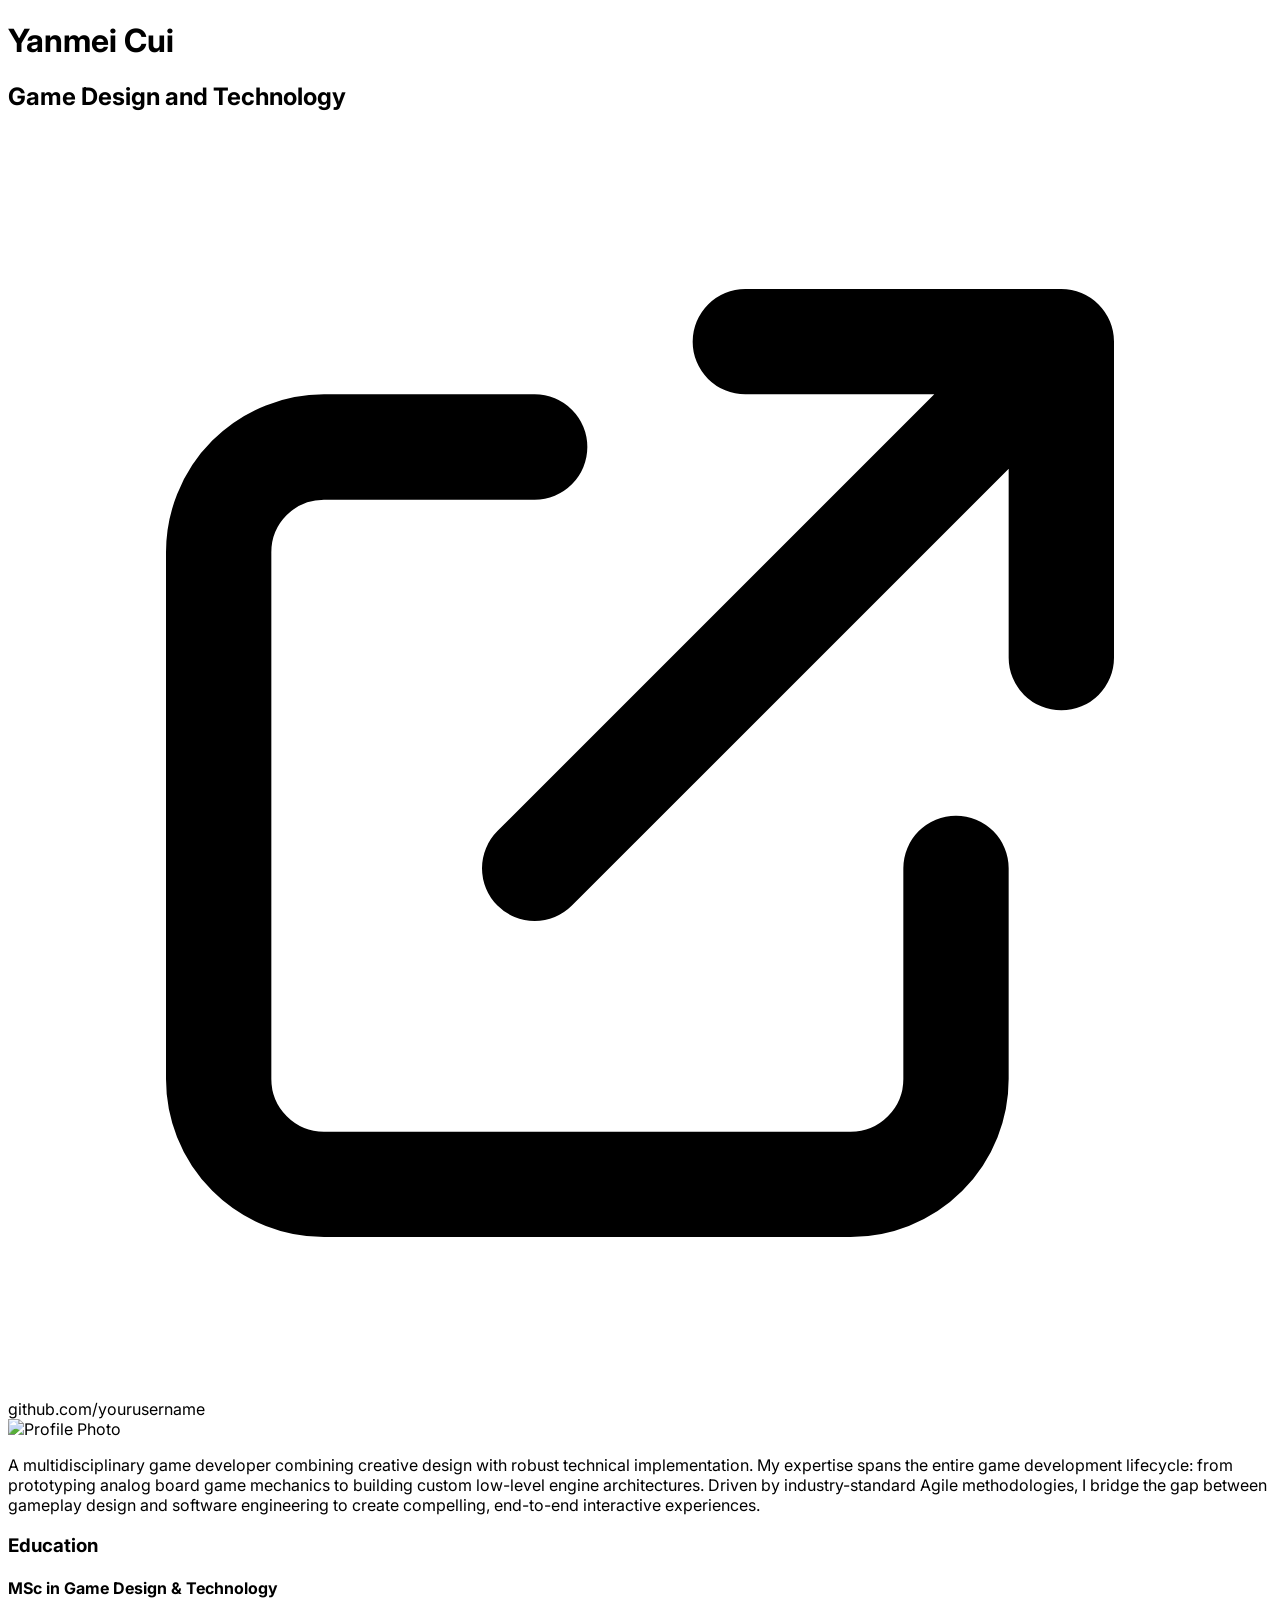
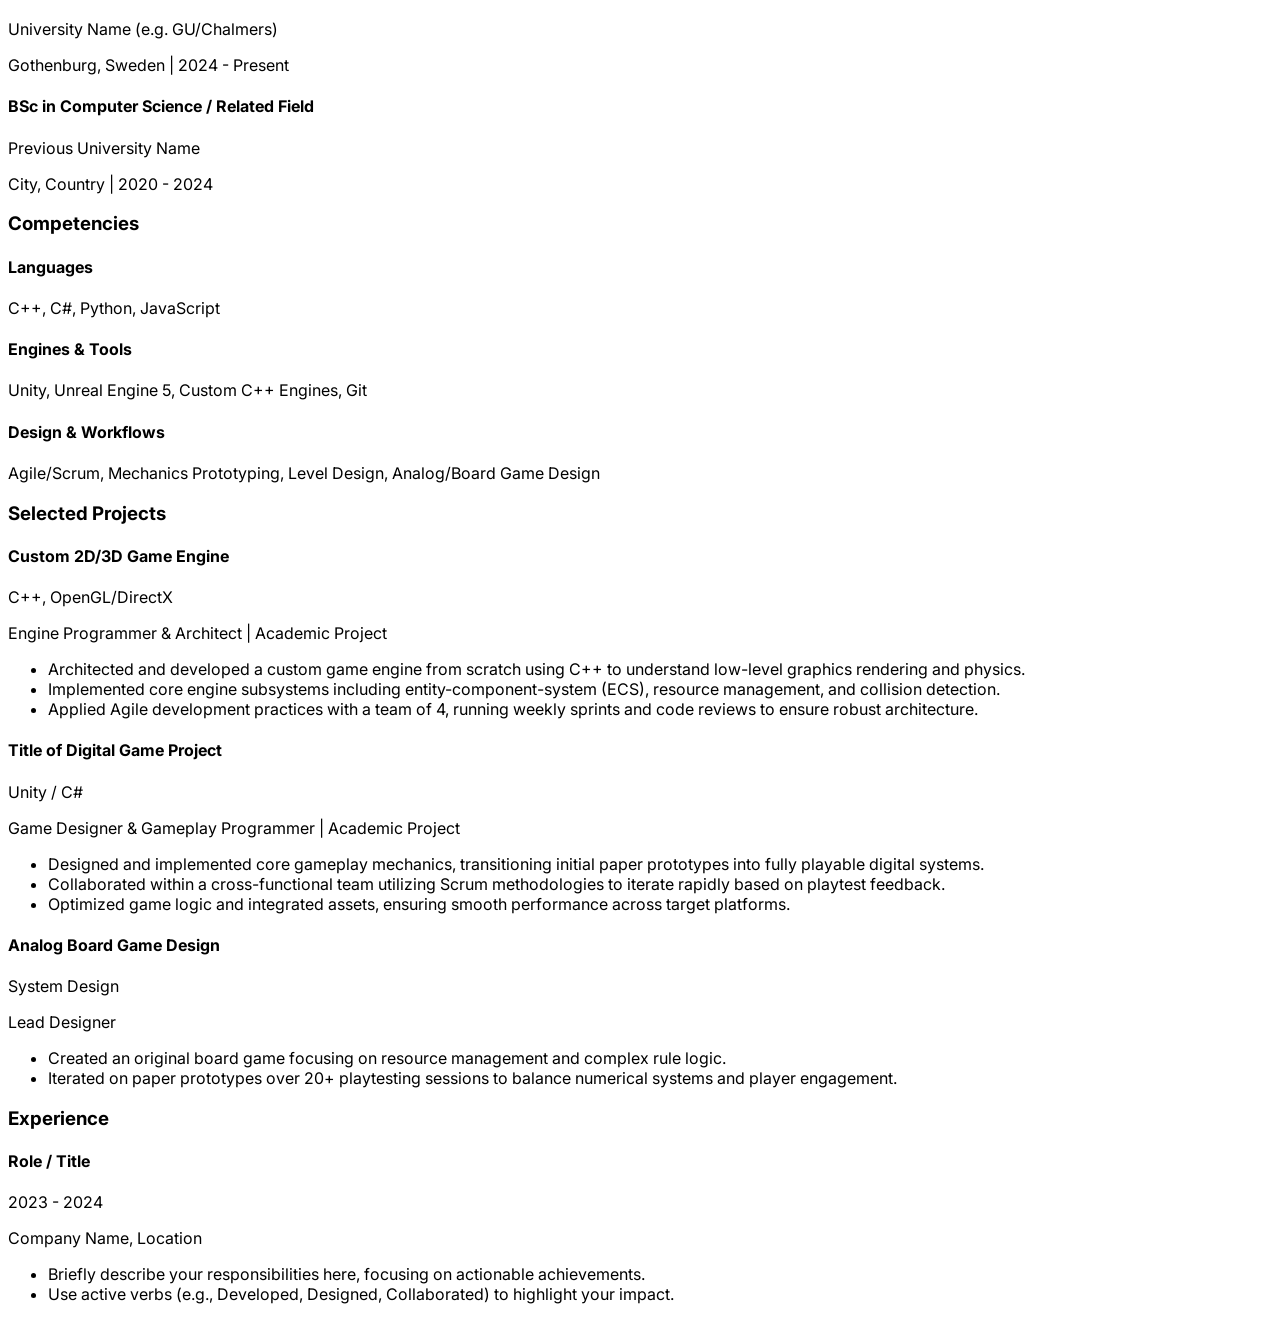
==== index.html @ 6c9fa767 "Rename website.html to index.html" ====
<!DOCTYPE html>
<html lang="en">
<head>
    <meta charset="UTF-8">
    <meta name="viewport" content="width=device-width, initial-scale=1.0">
    <title>Resume - Game Design & Technology</title>
    <script src="https://cdn.tailwindcss.com"></script>
    <style>
        @import url('https://fonts.googleapis.com/css2?family=Inter:wght@300;400;500;600;700&display=swap');
        
        body {
            font-family: 'Inter', sans-serif;
            -webkit-font-smoothing: antialiased;
            -moz-osx-font-smoothing: grayscale;
        }
        
        /* 隐藏打印时的页眉页脚和外部背景 */
        @media print {
            body { background-color: white !important; padding: 0 !important; }
            .resume-container { box-shadow: none !important; margin: 0 !important; padding: 10mm !important; }
            @page { margin: 0; }
        }
    </style>
</head>
<!-- 使用非常淡的暖灰色作为大背景，凸显简历纸张的质感 -->
<body class="bg-zinc-100 py-10 px-4">

    <!-- 简历主容器：带有一点点微妙的高级阴影和顶部强调线 -->
    <div class="resume-container max-w-4xl mx-auto bg-white p-12 shadow-sm border-t-4 border-slate-700">
        
        <!-- Header: 个人信息与照片 -->
        <header class="border-b border-zinc-200 pb-6 mb-6 flex flex-col-reverse md:flex-row justify-between items-start md:items-center gap-6">
            <!-- 左侧：文字信息 -->
            <div class="flex-1">
                <h1 class="text-4xl font-light text-slate-800 tracking-tight mb-2">
                    <span class="font-bold">Yanmei</span> Cui
                </h1>
                <h2 class="text-lg text-slate-500 font-medium mb-4">Game Design and Technology </h2>
                
                <!-- 联系方式栏 -->
                <div class="flex flex-wrap gap-4 text-sm text-slate-500">
                    <div class="flex items-center gap-1">
                    <div class="flex items-center gap-1">
                        <svg class="w-4 h-4" fill="none" stroke="currentColor" viewBox="0 0 24 24"><path stroke-linecap="round" stroke-linejoin="round" stroke-width="2" d="M10 6H6a2 2 0 00-2 2v10a2 2 0 002 2h10a2 2 0 002-2v-4M14 4h6m0 0v6m0-6L10 14"></path></svg>
                        github.com/yourusername
                    </div>
                </div>
            </div>

            <!-- 右侧：照片放置区 -->
            <div class="shrink-0">
                <!-- 替换 src 里的链接为你自己的照片路径，例如 src="my-photo.jpg" -->
                <!-- 如果是在本地，把照片和HTML放在同一个文件夹，直接写文件名即可 -->
                <img src="profile.jpeg" 
                     alt="Profile Photo" 
                     class="w-24 h-32 md:w-32 md:h-44 rounded-2xl object-cover shadow-sm border border-slate-200">
            </div>
        </header>

        <!-- Professional Summary (使用了我们刚刚确认的版本) -->
        <section class="mb-8">
            <p class="text-slate-600 leading-relaxed text-sm">
                A multidisciplinary game developer combining creative design with robust technical implementation. My expertise spans the entire game development lifecycle: from prototyping analog board game mechanics to building custom low-level engine architectures. Driven by industry-standard Agile methodologies, I bridge the gap between gameplay design and software engineering to create compelling, end-to-end interactive experiences.
            </p>
        </section>

        <!-- Main Content Grid: 左右分栏设计，增强排版的高级感 -->
        <div class="grid grid-cols-1 md:grid-cols-3 gap-8">
            
            <!-- 左侧边栏：教育背景 & 技能 -->
            <div class="md:col-span-1 space-y-8">
                
                <!-- Education -->
                <section>
                    <h3 class="text-xs font-bold text-slate-800 uppercase tracking-widest mb-4 border-b border-zinc-200 pb-2">Education</h3>
                    <div class="mb-4">
                        <h4 class="font-semibold text-slate-800 text-sm">MSc in Game Design & Technology</h4>
                        <p class="text-slate-500 text-xs mt-1">University Name (e.g. GU/Chalmers)</p>
                        <p class="text-slate-400 text-xs mt-0.5">Gothenburg, Sweden | 2024 - Present</p>
                    </div>
                    <div>
                        <h4 class="font-semibold text-slate-800 text-sm">BSc in Computer Science / Related Field</h4>
                        <p class="text-slate-500 text-xs mt-1">Previous University Name</p>
                        <p class="text-slate-400 text-xs mt-0.5">City, Country | 2020 - 2024</p>
                    </div>
                </section>

                <!-- Skills -->
                <section>
                    <h3 class="text-xs font-bold text-slate-800 uppercase tracking-widest mb-4 border-b border-zinc-200 pb-2">Competencies</h3>
                    
                    <div class="mb-3">
                        <h4 class="text-xs font-semibold text-slate-700 mb-1">Languages</h4>
                        <p class="text-sm text-slate-600">C++, C#, Python, JavaScript</p>
                    </div>
                    
                    <div class="mb-3">
                        <h4 class="text-xs font-semibold text-slate-700 mb-1">Engines & Tools</h4>
                        <p class="text-sm text-slate-600">Unity, Unreal Engine 5, Custom C++ Engines, Git</p>
                    </div>
                    
                    <div class="mb-3">
                        <h4 class="text-xs font-semibold text-slate-700 mb-1">Design & Workflows</h4>
                        <p class="text-sm text-slate-600">Agile/Scrum, Mechanics Prototyping, Level Design, Analog/Board Game Design</p>
                    </div>
                </section>
            </div>

            <!-- 右侧主栏：项目经验 & 工作经验 -->
            <div class="md:col-span-2 space-y-8">
                
                <!-- Academic & Personal Projects -->
                <section>
                    <h3 class="text-xs font-bold text-slate-800 uppercase tracking-widest mb-4 border-b border-zinc-200 pb-2">Selected Projects</h3>
                    
                    <!-- Project 1 -->
                    <div class="mb-6">
                        <div class="flex justify-between items-baseline mb-1">
                            <h4 class="font-semibold text-slate-800">Custom 2D/3D Game Engine</h4>
                            <span class="text-xs text-slate-400 font-medium">C++, OpenGL/DirectX</span>
                        </div>
                        <p class="text-xs text-slate-500 italic mb-2">Engine Programmer & Architect | Academic Project</p>
                        <ul class="list-disc list-outside ml-4 text-sm text-slate-600 space-y-1.5">
                            <li>Architected and developed a custom game engine from scratch using C++ to understand low-level graphics rendering and physics.</li>
                            <li>Implemented core engine subsystems including entity-component-system (ECS), resource management, and collision detection.</li>
                            <li>Applied Agile development practices with a team of 4, running weekly sprints and code reviews to ensure robust architecture.</li>
                        </ul>
                    </div>

                    <!-- Project 2 -->
                    <div class="mb-6">
                        <div class="flex justify-between items-baseline mb-1">
                            <h4 class="font-semibold text-slate-800">Title of Digital Game Project</h4>
                            <span class="text-xs text-slate-400 font-medium">Unity / C#</span>
                        </div>
                        <p class="text-xs text-slate-500 italic mb-2">Game Designer & Gameplay Programmer | Academic Project</p>
                        <ul class="list-disc list-outside ml-4 text-sm text-slate-600 space-y-1.5">
                            <li>Designed and implemented core gameplay mechanics, transitioning initial paper prototypes into fully playable digital systems.</li>
                            <li>Collaborated within a cross-functional team utilizing Scrum methodologies to iterate rapidly based on playtest feedback.</li>
                            <li>Optimized game logic and integrated assets, ensuring smooth performance across target platforms.</li>
                        </ul>
                    </div>

                    <!-- Project 3 -->
                    <div class="mb-6">
                        <div class="flex justify-between items-baseline mb-1">
                            <h4 class="font-semibold text-slate-800">Analog Board Game Design</h4>
                            <span class="text-xs text-slate-400 font-medium">System Design</span>
                        </div>
                        <p class="text-xs text-slate-500 italic mb-2">Lead Designer</p>
                        <ul class="list-disc list-outside ml-4 text-sm text-slate-600 space-y-1.5">
                            <li>Created an original board game focusing on resource management and complex rule logic.</li>
                            <li>Iterated on paper prototypes over 20+ playtesting sessions to balance numerical systems and player engagement.</li>
                        </ul>
                    </div>
                </section>

                <!-- Experience (Placeholder) -->
                <section>
                    <h3 class="text-xs font-bold text-slate-800 uppercase tracking-widest mb-4 border-b border-zinc-200 pb-2">Experience</h3>
                    
                    <div class="mb-6">
                        <div class="flex justify-between items-baseline mb-1">
                            <h4 class="font-semibold text-slate-800">Role / Title</h4>
                            <span class="text-xs text-slate-400 font-medium">2023 - 2024</span>
                        </div>
                        <p class="text-xs text-slate-500 italic mb-2">Company Name, Location</p>
                        <ul class="list-disc list-outside ml-4 text-sm text-slate-600 space-y-1.5">
                            <li>Briefly describe your responsibilities here, focusing on actionable achievements.</li>
                            <li>Use active verbs (e.g., Developed, Designed, Collaborated) to highlight your impact.</li>
                        </ul>
                    </div>
                </section>

            </div>
        </div>
    </div>
</body>
</html>
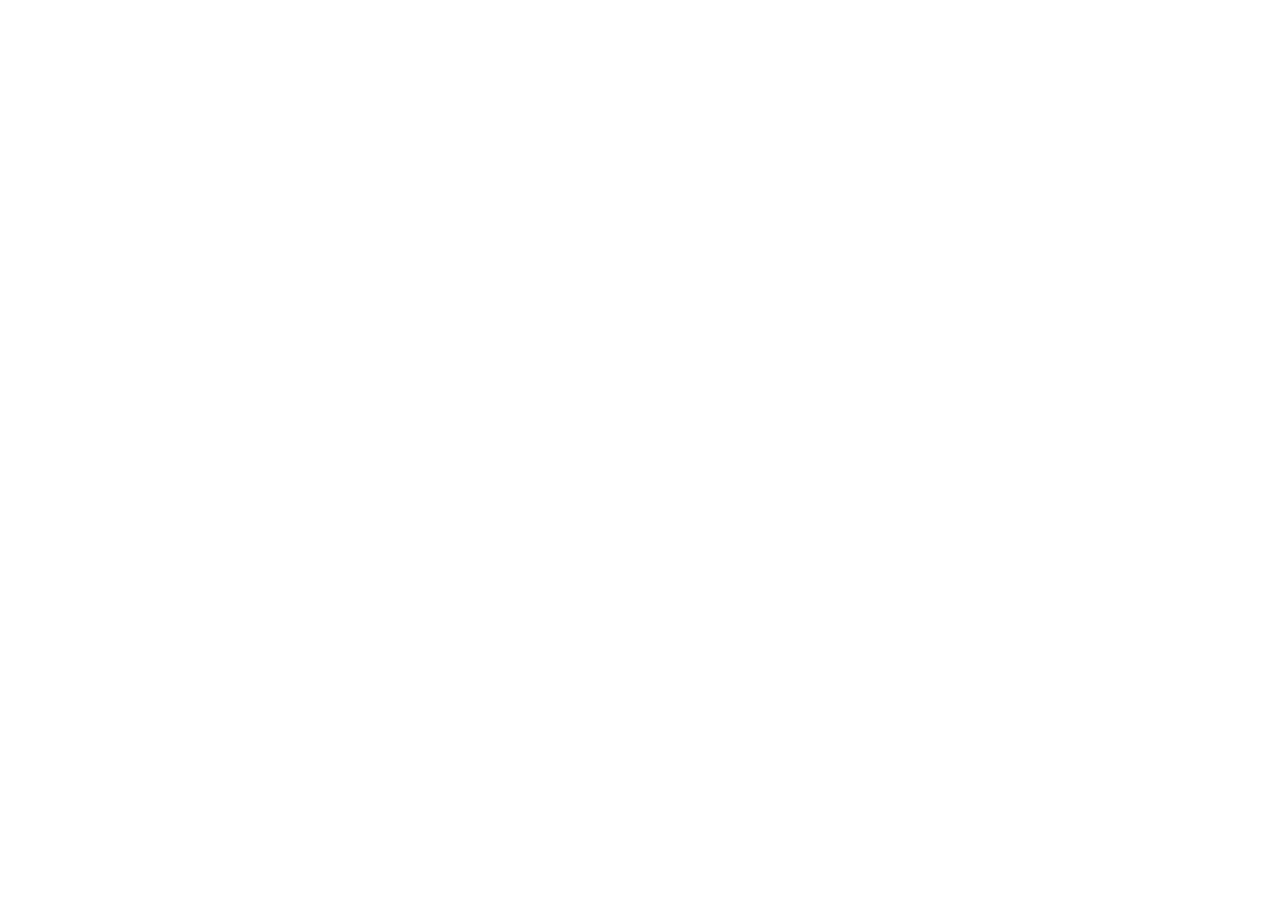
==== commit 8331979c: "Add files from Figma Make" ====
--- a/index.html
+++ b/index.html
@@ -1,179 +1,16 @@
-<!DOCTYPE html>
-<html lang="en">
-<head>
-    <meta charset="UTF-8">
-    <meta name="viewport" content="width=device-width, initial-scale=1.0">
-    <title>Resume - Game Design & Technology</title>
-    <script src="https://cdn.tailwindcss.com"></script>
-    <style>
-        @import url('https://fonts.googleapis.com/css2?family=Inter:wght@300;400;500;600;700&display=swap');
-        
-        body {
-            font-family: 'Inter', sans-serif;
-            -webkit-font-smoothing: antialiased;
-            -moz-osx-font-smoothing: grayscale;
-        }
-        
-        /* 隐藏打印时的页眉页脚和外部背景 */
-        @media print {
-            body { background-color: white !important; padding: 0 !important; }
-            .resume-container { box-shadow: none !important; margin: 0 !important; padding: 10mm !important; }
-            @page { margin: 0; }
-        }
-    </style>
-</head>
-<!-- 使用非常淡的暖灰色作为大背景，凸显简历纸张的质感 -->
-<body class="bg-zinc-100 py-10 px-4">
 
-    <!-- 简历主容器：带有一点点微妙的高级阴影和顶部强调线 -->
-    <div class="resume-container max-w-4xl mx-auto bg-white p-12 shadow-sm border-t-4 border-slate-700">
-        
-        <!-- Header: 个人信息与照片 -->
-        <header class="border-b border-zinc-200 pb-6 mb-6 flex flex-col-reverse md:flex-row justify-between items-start md:items-center gap-6">
-            <!-- 左侧：文字信息 -->
-            <div class="flex-1">
-                <h1 class="text-4xl font-light text-slate-800 tracking-tight mb-2">
-                    <span class="font-bold">Yanmei</span> Cui
-                </h1>
-                <h2 class="text-lg text-slate-500 font-medium mb-4">Game Design and Technology </h2>
-                
-                <!-- 联系方式栏 -->
-                <div class="flex flex-wrap gap-4 text-sm text-slate-500">
-                    <div class="flex items-center gap-1">
-                    <div class="flex items-center gap-1">
-                        <svg class="w-4 h-4" fill="none" stroke="currentColor" viewBox="0 0 24 24"><path stroke-linecap="round" stroke-linejoin="round" stroke-width="2" d="M10 6H6a2 2 0 00-2 2v10a2 2 0 002 2h10a2 2 0 002-2v-4M14 4h6m0 0v6m0-6L10 14"></path></svg>
-                        github.com/yourusername
-                    </div>
-                </div>
-            </div>
+  <!DOCTYPE html>
+  <html lang="en">
+    <head>
+      <meta charset="UTF-8" />
+      <meta name="viewport" content="width=device-width, initial-scale=1.0" />
+      <title>Create a new feature</title>
+      <style>html, body { height: 100%; margin: 0; } #root { height: 100%; }</style>
+    </head>
 
-            <!-- 右侧：照片放置区 -->
-            <div class="shrink-0">
-                <!-- 替换 src 里的链接为你自己的照片路径，例如 src="my-photo.jpg" -->
-                <!-- 如果是在本地，把照片和HTML放在同一个文件夹，直接写文件名即可 -->
-                <img src="profile.jpeg" 
-                     alt="Profile Photo" 
-                     class="w-24 h-32 md:w-32 md:h-44 rounded-2xl object-cover shadow-sm border border-slate-200">
-            </div>
-        </header>
-
-        <!-- Professional Summary (使用了我们刚刚确认的版本) -->
-        <section class="mb-8">
-            <p class="text-slate-600 leading-relaxed text-sm">
-                A multidisciplinary game developer combining creative design with robust technical implementation. My expertise spans the entire game development lifecycle: from prototyping analog board game mechanics to building custom low-level engine architectures. Driven by industry-standard Agile methodologies, I bridge the gap between gameplay design and software engineering to create compelling, end-to-end interactive experiences.
-            </p>
-        </section>
-
-        <!-- Main Content Grid: 左右分栏设计，增强排版的高级感 -->
-        <div class="grid grid-cols-1 md:grid-cols-3 gap-8">
-            
-            <!-- 左侧边栏：教育背景 & 技能 -->
-            <div class="md:col-span-1 space-y-8">
-                
-                <!-- Education -->
-                <section>
-                    <h3 class="text-xs font-bold text-slate-800 uppercase tracking-widest mb-4 border-b border-zinc-200 pb-2">Education</h3>
-                    <div class="mb-4">
-                        <h4 class="font-semibold text-slate-800 text-sm">MSc in Game Design & Technology</h4>
-                        <p class="text-slate-500 text-xs mt-1">University Name (e.g. GU/Chalmers)</p>
-                        <p class="text-slate-400 text-xs mt-0.5">Gothenburg, Sweden | 2024 - Present</p>
-                    </div>
-                    <div>
-                        <h4 class="font-semibold text-slate-800 text-sm">BSc in Computer Science / Related Field</h4>
-                        <p class="text-slate-500 text-xs mt-1">Previous University Name</p>
-                        <p class="text-slate-400 text-xs mt-0.5">City, Country | 2020 - 2024</p>
-                    </div>
-                </section>
-
-                <!-- Skills -->
-                <section>
-                    <h3 class="text-xs font-bold text-slate-800 uppercase tracking-widest mb-4 border-b border-zinc-200 pb-2">Competencies</h3>
-                    
-                    <div class="mb-3">
-                        <h4 class="text-xs font-semibold text-slate-700 mb-1">Languages</h4>
-                        <p class="text-sm text-slate-600">C++, C#, Python, JavaScript</p>
-                    </div>
-                    
-                    <div class="mb-3">
-                        <h4 class="text-xs font-semibold text-slate-700 mb-1">Engines & Tools</h4>
-                        <p class="text-sm text-slate-600">Unity, Unreal Engine 5, Custom C++ Engines, Git</p>
-                    </div>
-                    
-                    <div class="mb-3">
-                        <h4 class="text-xs font-semibold text-slate-700 mb-1">Design & Workflows</h4>
-                        <p class="text-sm text-slate-600">Agile/Scrum, Mechanics Prototyping, Level Design, Analog/Board Game Design</p>
-                    </div>
-                </section>
-            </div>
-
-            <!-- 右侧主栏：项目经验 & 工作经验 -->
-            <div class="md:col-span-2 space-y-8">
-                
-                <!-- Academic & Personal Projects -->
-                <section>
-                    <h3 class="text-xs font-bold text-slate-800 uppercase tracking-widest mb-4 border-b border-zinc-200 pb-2">Selected Projects</h3>
-                    
-                    <!-- Project 1 -->
-                    <div class="mb-6">
-                        <div class="flex justify-between items-baseline mb-1">
-                            <h4 class="font-semibold text-slate-800">Custom 2D/3D Game Engine</h4>
-                            <span class="text-xs text-slate-400 font-medium">C++, OpenGL/DirectX</span>
-                        </div>
-                        <p class="text-xs text-slate-500 italic mb-2">Engine Programmer & Architect | Academic Project</p>
-                        <ul class="list-disc list-outside ml-4 text-sm text-slate-600 space-y-1.5">
-                            <li>Architected and developed a custom game engine from scratch using C++ to understand low-level graphics rendering and physics.</li>
-                            <li>Implemented core engine subsystems including entity-component-system (ECS), resource management, and collision detection.</li>
-                            <li>Applied Agile development practices with a team of 4, running weekly sprints and code reviews to ensure robust architecture.</li>
-                        </ul>
-                    </div>
-
-                    <!-- Project 2 -->
-                    <div class="mb-6">
-                        <div class="flex justify-between items-baseline mb-1">
-                            <h4 class="font-semibold text-slate-800">Title of Digital Game Project</h4>
-                            <span class="text-xs text-slate-400 font-medium">Unity / C#</span>
-                        </div>
-                        <p class="text-xs text-slate-500 italic mb-2">Game Designer & Gameplay Programmer | Academic Project</p>
-                        <ul class="list-disc list-outside ml-4 text-sm text-slate-600 space-y-1.5">
-                            <li>Designed and implemented core gameplay mechanics, transitioning initial paper prototypes into fully playable digital systems.</li>
-                            <li>Collaborated within a cross-functional team utilizing Scrum methodologies to iterate rapidly based on playtest feedback.</li>
-                            <li>Optimized game logic and integrated assets, ensuring smooth performance across target platforms.</li>
-                        </ul>
-                    </div>
-
-                    <!-- Project 3 -->
-                    <div class="mb-6">
-                        <div class="flex justify-between items-baseline mb-1">
-                            <h4 class="font-semibold text-slate-800">Analog Board Game Design</h4>
-                            <span class="text-xs text-slate-400 font-medium">System Design</span>
-                        </div>
-                        <p class="text-xs text-slate-500 italic mb-2">Lead Designer</p>
-                        <ul class="list-disc list-outside ml-4 text-sm text-slate-600 space-y-1.5">
-                            <li>Created an original board game focusing on resource management and complex rule logic.</li>
-                            <li>Iterated on paper prototypes over 20+ playtesting sessions to balance numerical systems and player engagement.</li>
-                        </ul>
-                    </div>
-                </section>
-
-                <!-- Experience (Placeholder) -->
-                <section>
-                    <h3 class="text-xs font-bold text-slate-800 uppercase tracking-widest mb-4 border-b border-zinc-200 pb-2">Experience</h3>
-                    
-                    <div class="mb-6">
-                        <div class="flex justify-between items-baseline mb-1">
-                            <h4 class="font-semibold text-slate-800">Role / Title</h4>
-                            <span class="text-xs text-slate-400 font-medium">2023 - 2024</span>
-                        </div>
-                        <p class="text-xs text-slate-500 italic mb-2">Company Name, Location</p>
-                        <ul class="list-disc list-outside ml-4 text-sm text-slate-600 space-y-1.5">
-                            <li>Briefly describe your responsibilities here, focusing on actionable achievements.</li>
-                            <li>Use active verbs (e.g., Developed, Designed, Collaborated) to highlight your impact.</li>
-                        </ul>
-                    </div>
-                </section>
-
-            </div>
-        </div>
-    </div>
-</body>
-</html>
+    <body>
+      <div id="root"></div>
+      <script type="module" src="/src/main.tsx"></script>
+    </body>
+  </html>
+  
